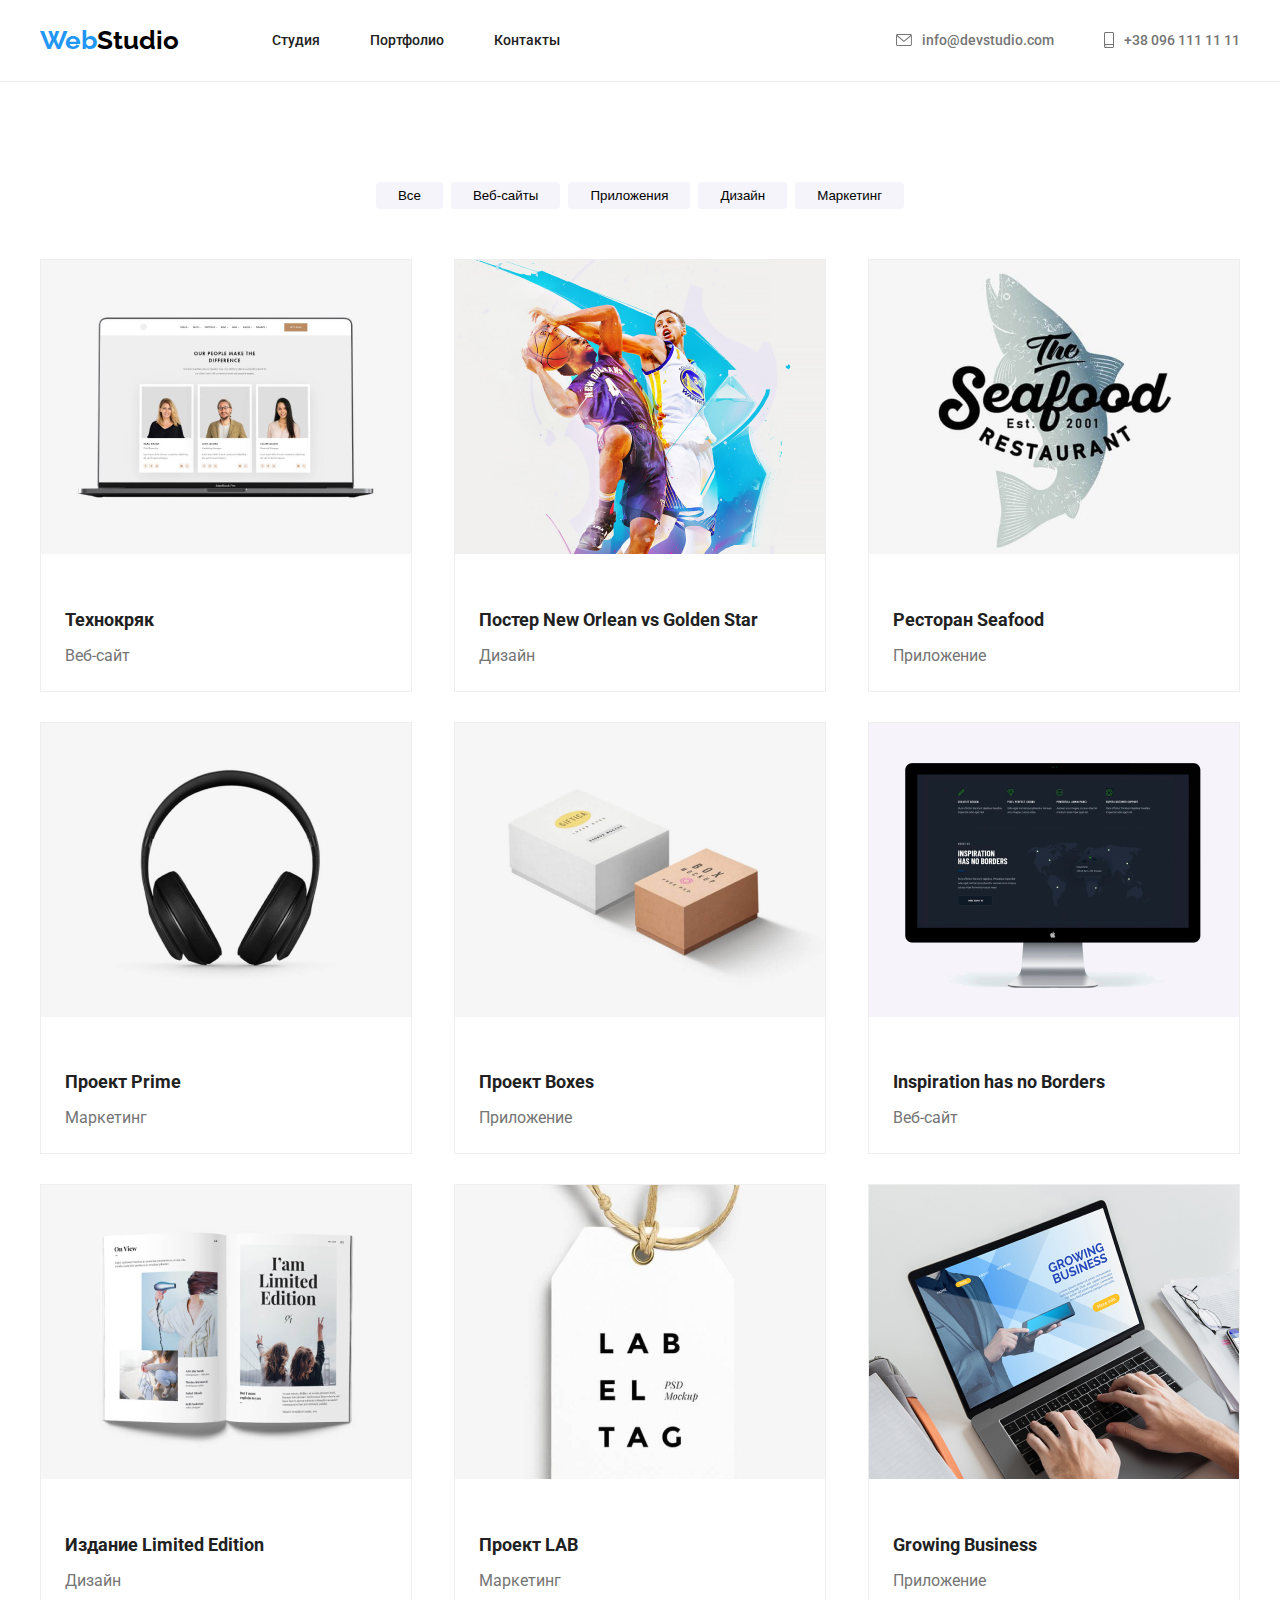
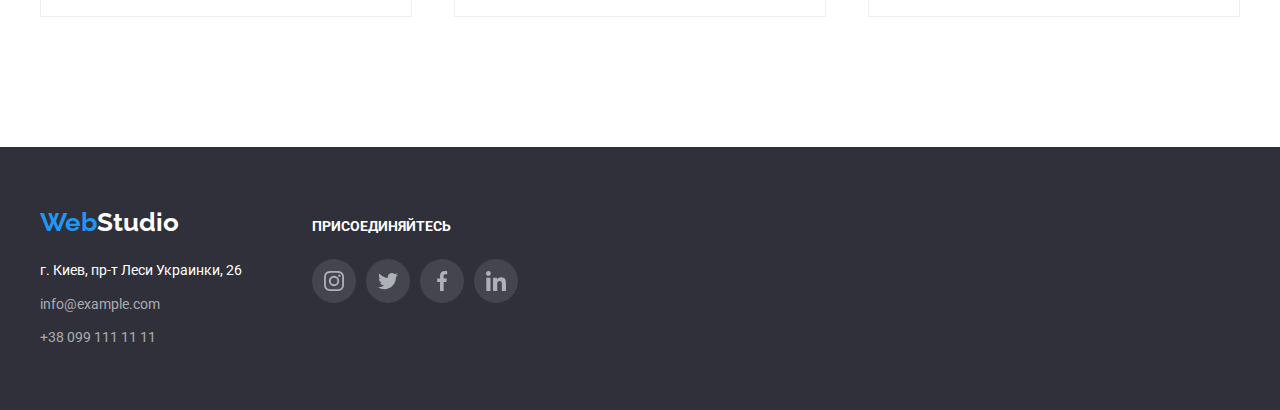
==== portfolio.html @ d9a32435 "1" ====
<!DOCTYPE html>
<html lang="ru">
  <head>
    <meta charset="UTF-8" />
    <meta http-equiv="X-UA-Compatible" content="IE=edge" />
    <meta name="viewport" content="width=device-width, initial-scale=1.0" />
    <title>goit-markup-hw-03</title>
    <link rel="stylesheet" href="./css/reset.css">
    <link rel="stylesheet" href="./css/style.css">
    <link rel="preconnect" href="https://fonts.googleapis.com">
    <link rel="preconnect" href="https://fonts.gstatic.com" crossorigin>
    <link href="https://fonts.googleapis.com/css2?family=Raleway:wght@700&family=Roboto:wght@400;500;700;900&display=swap" 
    rel="stylesheet">
  </head>
  <body>
    
<!-- __HEADER__ -->

<header class="header">
  <div class="container">
    <div class="header__box">
      <a class="header__logo logo" href="./index.html">Web<span>Studio</span></a>
      <nav class="header__menu">
        <ul class="header__menu-list">
          <li class="header__menu-item">
            <a class="header__menu-link" href="#" >Студия</a>
          </li>
          <li class="header__menu-item">
            <a  class="header__menu-link" href="./portfolio.html" >Портфолио</a>
          </li>
          <li class="header__menu-item">
            <a class="header__menu-link" href="#" >Контакты</a>
          </li>
        </ul>
      </nav>

      <ul class="header__contacts">
        <li class="header__contacts-item">
           <a class="header__contacts-link" href="mailto:info@example.com">
             <svg class="header__contacts-img" width="16" height="12">
                <use href="./img/svg/header.svg#icon-envelope"></use>
             </svg>info@devstudio.com
          </a>
        </li>
        <li class="header__contacts-item">
           <a class="header__contacts-link" href="tel:+38091111111">
             <svg class="header__contacts-img" width="10" height="16">
               <use href="./img/svg/header.svg#icon-smartphone"></use>
            </svg>+38 096 111 11 11
          </a>
        </li>
      </ul>
    </div>
  </div>
</header>

    <!-- __PORTFOLIO__ -->

    <main>
      <section class="portfolio">
        <div class="container">
          <h1 class="visually-hidden">Портфолио</h1>
          <ul class="portfolio__filter">
            <li class="portfolio__filter-item">
              <button class="portfolio__filter-btn" type="button">Все</button>
            </li>
            <li class="portfolio__filter-item">
              <button class="portfolio__filter-btn" type="button">Веб-сайты</button>
            </li>
            <li class="portfolio__filter-item">
              <button class="portfolio__filter-btn" type="button">Приложения</button>
            </li>
            <li class="portfolio__filter-item">
              <button class="portfolio__filter-btn" type="button">Дизайн</button>
            </li>
            <li class="portfolio__filter-item">
              <button class="portfolio__filter-btn" type="button">Маркетинг</button>
            </li>
          </ul>

                    <!-- __CARDS__ -->

          <ul class="portfolio__content">
            <li class="portfolio__content-item">
              <img class="portfolio__content-img" src="img/portfolio/img11.jpg" width="370" alt="картинка продукта">
              <div class="portfolio__content-descr">
                <h3 class="portfolio__content-title">Технокряк</h3>
                <p class="portfolio__content-caption">Веб-сайт</p>
              </div>
            </li>

            <li class="portfolio__content-item">
              <img class="portfolio__content-img" src="img/portfolio/img22.jpg" width="370" alt="картинка продукта">
              <div class="portfolio__content-descr">
                <h3 class="portfolio__content-title">Постер New Orlean vs Golden Star</h3>
                <p class="portfolio__content-caption">Дизайн</p>
              </div>
            </li>

            <li class="portfolio__content-item">
              <img class="portfolio__content-img" src="img/portfolio/img33.jpg" width="370" alt="картинка продукта">
              <div class="portfolio__content-descr">
                <h3 class="portfolio__content-title">Ресторан Seafood</h3>
                <p class="portfolio__content-caption">Приложение</p>
              </div>
            </li>

            <li class="portfolio__content-item">
              <img class="portfolio__content-img" src="img/portfolio/img44.jpg" width="370" alt="картинка продукта">
              <div class="portfolio__content-descr">
                <h3 class="portfolio__content-title">Проект Prime</h3>
                <p class="portfolio__content-caption">Маркетинг</p>
              </div>
            </li>

            <li class="portfolio__content-item">
              <img class="portfolio__content-img" src="img/portfolio/img55.jpg" width="370" alt="картинка продукта">
              <div class="portfolio__content-descr">
                <h3 class="portfolio__content-title">Проект Boxes</h3>
                <p class="portfolio__content-caption">Приложение</p>
             </div>
            </li>

            <li class="portfolio__content-item">
              <img class="portfolio__content-img" src="img/portfolio/img66.jpg" width="370" alt="картинка продукта">
              <div class="portfolio__content-descr">
                <h3 class="portfolio__content-title">Inspiration has no Borders</h3>
                <p class="portfolio__content-caption">Веб-сайт</p>
              </div>
            </li>

            <li class="portfolio__content-item">
              <img class="portfolio__content-img" src="img/portfolio/img77.jpg" width="370" alt="картинка продукта">
              <div class="portfolio__content-descr">
                <h3 class="portfolio__content-title">Издание Limited Edition</h3>
                <p class="portfolio__content-caption">Дизайн</p>
              </div>
            </li>
  
            <li class="portfolio__content-item">
              <img class="portfolio__content-img" src="img/portfolio/img88.jpg" width="370" alt="картинка продукта">
              <div class="portfolio__content-descr">
                  <h3 class="portfolio__content-title">Проект LAB</h3>
                  <p class="portfolio__content-caption">Маркетинг</p>
              </div>
            </li>
            <li class="portfolio__content-item">
              <img class="portfolio__content-img" src="img/portfolio/img99.jpg" width="370" alt="картинка продукта">
              <div class="portfolio__content-descr">
                  <h3 class="portfolio__content-title">Growing Business</h3>
                  <p class="portfolio__content-caption">Приложение</p>
              </div>
            </li>
          </ul>
        </div>
      </section>    
    </main>

<!-- __FOOTER__ -->


<footer class="footer">
  <div class="container">
    <div class="footer__box">
      <div class="footer__url">
           <a class="footer__logo logo" href="./index.html">Web<span>Studio</span></a>
           <address class="footer__address">
           <ul class="footer__list">
            <li class="footer__item">
              <a class="footer__link  footer__link--adress" href="https://goo.gl/maps/qvYXPRKabaq7upge6" >г. Киев, пр-т Леси Украинки, 26</a>
            </li>
            <li class="footer__item">
              <a class="footer__link" href="mailto:info@example.com" >info@example.com</a>
            </li>
            <li class="footer__item">
              <a class="footer__link" href="tel:+380991111111" >+38 099 111 11 11</a>
            </li>
           </ul>
          </address>
      </div>
      <div class="footer__social">
        <p class="footer__text">присоединяйтесь</p>
        <ul class="social">
          <li class="social__item social__item--footer">
            <a class="social__link social__link--footer" href="#">
              <svg class="social__img social__img--footer" width="20" height="20">
                <use href="./img/svg/social.svg#icon-instagram"></use>
              </svg>
            </a>
          </li>
          <li class="social__item social__item--footer">
            <a class="social__link social__link--footer" href="#">
              <svg class="social__img social__img--footer" width="20" height="20">
                <use href="./img/svg/social.svg#icon-twitter"></use>
              </svg>
            </a>
          </li>
          <li class="social__item social__item--footer">
            <a class="social__link social__link--footer" href="#">
              <svg class="social__img social__img--footer" width="20" height="20">
                <use href="./img/svg/social.svg#icon-facebook"></use>
              </svg>
            </a>
          </li>
          <li class="social__item social__item--footer ">
            <a class="social__link social__link--footer" href="#">
              <svg class="social__img social__img--footer " width="20" height="20">
                <use href="./img/svg/social.svg#icon-linkedin"></use>
              </svg>
            </a>
          </li>
        </ul>
      </div>
    </div>
  </div>
</footer>
  </body>
</html>
---- css/style.css ----
/* font-family: 'Raleway', sans-serif;
font-family: 'Roboto', sans-serif;
 */
    /* #000000 */
    /* #757575 */
    /* #FFFFFF */
    /* #2196F3 */
    /* #212121 */
    
 /* _____________________________ GLOBAL _______________________________ */


:root {
    --main-color: #757575;
    --second-color: #212121;
    --third-color: #2196F3;
    --white-color: #FFFFFF;
}

body {
    background-color: var(--white-color);
    color: var(--main-color);

    font-family: 'Roboto', sans-serif;
    font-size: 14px;
    line-height: 1.7;
}

.visually-hidden {
    position: absolute;
    width: 1px;
    height: 1px;
    margin: -1px;
    border: 0;
    padding: 0;
    white-space: nowrap;
    clip-path: inset(100%);
    clip: rect(0 0 0 0);
    overflow: hidden;
}

.container {
    max-width: 1200px;
    margin: 0 auto;
}

.title {
    color: var(--second-color);

    font-family: 'Roboto' sans-serif;
    font-weight: 700;
    font-size: 36px;
    line-height: 42px;
    text-align: center;
    letter-spacing: 0.03em;
}


/* _____________________________ HEADER___________________________________  */



.header {
    padding: 25px 0;
}

.header__box {
    display: flex;
    align-items: center;
}

.logo {
    font-family: 'Raleway', sans-serif;
    font-weight: 700;
    font-size: 26px;
    line-height: 31px;

    text-decoration: none;
    color: var(--third-color);
}

.header__logo {
    margin-right: 93px;
}


.header__logo > span {
    color: #000
}

.header__menu-list {
    display: flex;
}

.header__menu-item:not(:first-child) {
    margin-left: 50px;
}

.header__menu-link {
    color: var(--second-color);
    font-weight: 500;
    transition: color 0.8s;
}


.header__menu-link:hover,
.header__contacts-link:hover {
    color: var(--third-color);
}


.header__menu-link:focus,
.header__contacts-link:focus {
    color: var(--white-color);
    background-color: var(--third-color);
    outline-color: var(--third-color);
}
.header__contacts-link:hover .header__contacts-img {
    fill: var(--third-color);
}

.header__contacts {
    display: flex;
    margin-left: auto;
}

.header__contacts-item  + .header__contacts-item {
    margin-left: 50px;
}

.header__contacts-link {
    display: flex;
    align-items: center;
    color: var(--main-color);
    font-weight: 500;
    transition: color 0.8s;
}

.header__contacts-img {
    margin-right: 10px;
    fill: var(--main-color);
    transition: 0.8s;

}


 /* ____________________________________ HERO_________________________________ */


.hero {
    padding: 200px 0;
    text-align: center;
    background: linear-gradient(rgba(47, 48, 58, 0.4), rgba(47, 48, 58, 0.4)), url(../img/hero/hero-backround.jpg) center/cover no-repeat;
}

.hero__title {
  font-weight: 900;
  font-size: 44px;
  line-height: 1.36;
  letter-spacing: 0.06em;
  max-width: 650px;
  margin: 0 auto 30px;
  text-transform: uppercase;
  color: var(--white-color);
}

.hero__button {
    border: none;
  padding: 10px 32px;
  cursor: pointer;
  
  font-family: inherit;
  font-size: 16px;
  line-height: 1.8;
  font-weight: 700;
  
  color: var(--white-color);
  background-color: var(--third-color);
  letter-spacing: 0.06em;
  border-radius: 4px;
}


    /* ______________________________BENEFITS__________________________________ */


.benefits {
    padding: 95px 0;
}

.benefits__list {
    display: flex;
    justify-content: space-between;
}
.benefits__content {
    display: flex;
    justify-content: center;
    align-items: center;

    border-radius: 4px; 
    margin-bottom: 30px;
    max-width: 270px;
    height: 120px;
    background-color: #F5F4FA;
}


.benefits__item {
    max-width: 270px;
}

.benefits__icon {
    width: 70px;
    height: 55px;
}

.benefits__title {
    color: var(--second-color);
    font-family: 'Roboto';
    font-style: normal;
    font-weight: 700;

    font-size: inherit;
    text-transform: uppercase;
    margin-bottom: 10px;
}

.benefits__text {
    font-family: 'Roboto';
    font-style: normal;
    font-weight: 400;
    line-height: 1.7;
    
}


/* _____________________________ACTIVITY_______________________________  */



.activity {
    padding-bottom: 94px;
}

.activity__title {
    margin-bottom: 50px;
}

.activity__list {
    display: flex;
    justify-content: space-between;
}

.activity__item {
    display: flex;
}



/* _____________________________TEAM______________________________________  */



.team {
    padding: 94px 0;
    background-color: #F5F4FA;
}

.team__title {
    margin-bottom: 50px;
}

.team__list {
    display: flex;
    justify-content: space-between;
}

.team__item {
    background-color: var(--white-color);
    box-shadow: 0px 1px 3px rgba(0, 0, 0, 0.12), 0px 1px 1px rgba(0, 0, 0, 0.14), 0px 2px 1px rgba(0, 0, 0, 0.2);
    border-radius: 0px 0px 4px 4px;
}

.team__box {
    text-align: center;
    padding: 30px 32px;
}

.team__title-name {
    margin-bottom: 10px;
    font-family: 'Roboto';
    font-style: normal;
    font-weight: 500;
    font-size: 16px;
    line-height: 19px;
    color: #212121;
}

.team__text {
    font-family: 'Roboto';
    font-style: normal;
    font-weight: 400;
    font-size: 16px;
    line-height: 19px;
    margin-bottom: 16px;
}



/* ______________________________SOCIAL______________________________ */



.social {
    display: flex;
    justify-content: space-between;
    
}

.social__link {
    display: flex;
    justify-content: center;
    align-items: center;
    height: 44px;
    width: 44px;
    border-radius: 50%;
    transition: 0.8s;
}

.social__link:hover {
    background-color: var(--third-color);
}

.social__link:hover  .social__img {
    fill: var(--white-color);
}

.social__img {
    fill:#AFB1B8;
    transition: 0.8s;
}


/* ______________________________CLIENTS______________________________ */



.clients {
    padding: 94px 0 ;
}


.clients__title {
    margin-bottom: 50px;
}

.clients__list {
    display: flex;
    justify-content: space-between;

}

.clienst__item {
    padding: 16px 32px;
    border: 1px solid #AFB1B8;
    border-radius: 4px;
    transition: 0.4s;
    cursor: pointer;
}

.clients__svg {
    fill: #AFB1B8;
    transition: 0.4s;
    height: 60px;
    max-width: 106px;
}

.clienst__item:hover {
    border-color: var(--third-color);
}

.clienst__item:hover .clients__svg {
    fill: var(--third-color);
}



/* _____________________________________FOOTER________________________________ */



.footer {
    padding: 60px 0;
}


.footer, .hero {
  background-color: #2F303A;
}


.footer__logo {
    display: inline-block;
    margin-bottom: 20px;
}

.footer__logo > span {
    color: var(--white-color);
}


.footer__item:not(:first-child) {
    margin-top: 9px;
}

.footer__link {
    color: rgba(255, 255, 255, 0.6);
    line-height: 24px;
    font-style: normal;
    transition: 0.8s;
}

.footer__link--adress {
    color: var(--white-color);
}

.footer__link:hover {
    color: var(--third-color);
}

.footer__link:focus {
    color: var(--white-color);
    background-color: var(--third-color);
    outline-color:var(--third-color);
}


.footer__box {
    display: flex;
    align-items: baseline;
  
}

.footer__social {
    max-width: 206px;
    margin-left: 70px;
}

.footer__text {
    color: var(--white-color);
    font-weight: 700;
    text-transform: uppercase;
    margin-bottom: 20px;
    
}

.social__item--footer:not(:last-child) {
    margin-right: 10px;
}

.social__link--footer {
    background: rgba(255, 255, 255, 0.1);

}





  /* __________________________________PORTFOLIO__________________________________ */

.portfolio {
    padding: 100px 0;
    border-top: 1px solid #ECECEC;
}

.portfolio__filter {
    display: flex;
    justify-content: center;
    margin-bottom: 50px;
}

.portfolio__filter-item:not(:last-child) {
    margin-right: 8px;
}

.portfolio__filter-btn {
    background: #F5F4FA;
    border-radius: 4px;
    border: none;
    padding: 6px 22px;
    transition: 0.8s;
}

.portfolio__filter-btn:hover, .portfolio__filter-btn:focus {
    background: var(--third-color);
    box-shadow: 0px 3px 1px rgba(0, 0, 0, 0.1), 0px 1px 2px rgba(0, 0, 0, 0.08), 0px 2px 2px rgba(0, 0, 0, 0.12);
    color: var(--white-color);
}



/* ________________________________CARDS____________________________________*/



.portfolio__content {
    display: flex;
    justify-content: space-between;
    flex-wrap: wrap;
}

.portfolio__content-item {
    border: 1px solid #EEEEEE;
    margin-bottom: 30px;
    
}
.portfolio__content-item:hover {
    box-shadow: 0px 1px 1px rgba(0, 0, 0, 0.12), 0px 4px 4px rgba(0, 0, 0, 0.06), 1px 4px 6px rgba(0, 0, 0, 0.16);


}

.portfolio__content-img {
    margin-bottom: 20px;
}

.portfolio__content-descr {
    margin: 20px 24px;
}

.portfolio__content-title {
    font-family: 'Roboto', sans-serif;
    font-style: normal;
    font-weight: 700;
    font-size: 18px;
    line-height: 36px;
    padding-bottom: 4px;
    color: var(--second-color);
}

.portfolio__content-caption {
    font-family: 'Roboto', sans-serif;
    font-style: normal;
    font-weight: 400;
    font-size: 16px;
    line-height: 1.8;
    color: var(--main-color);
}
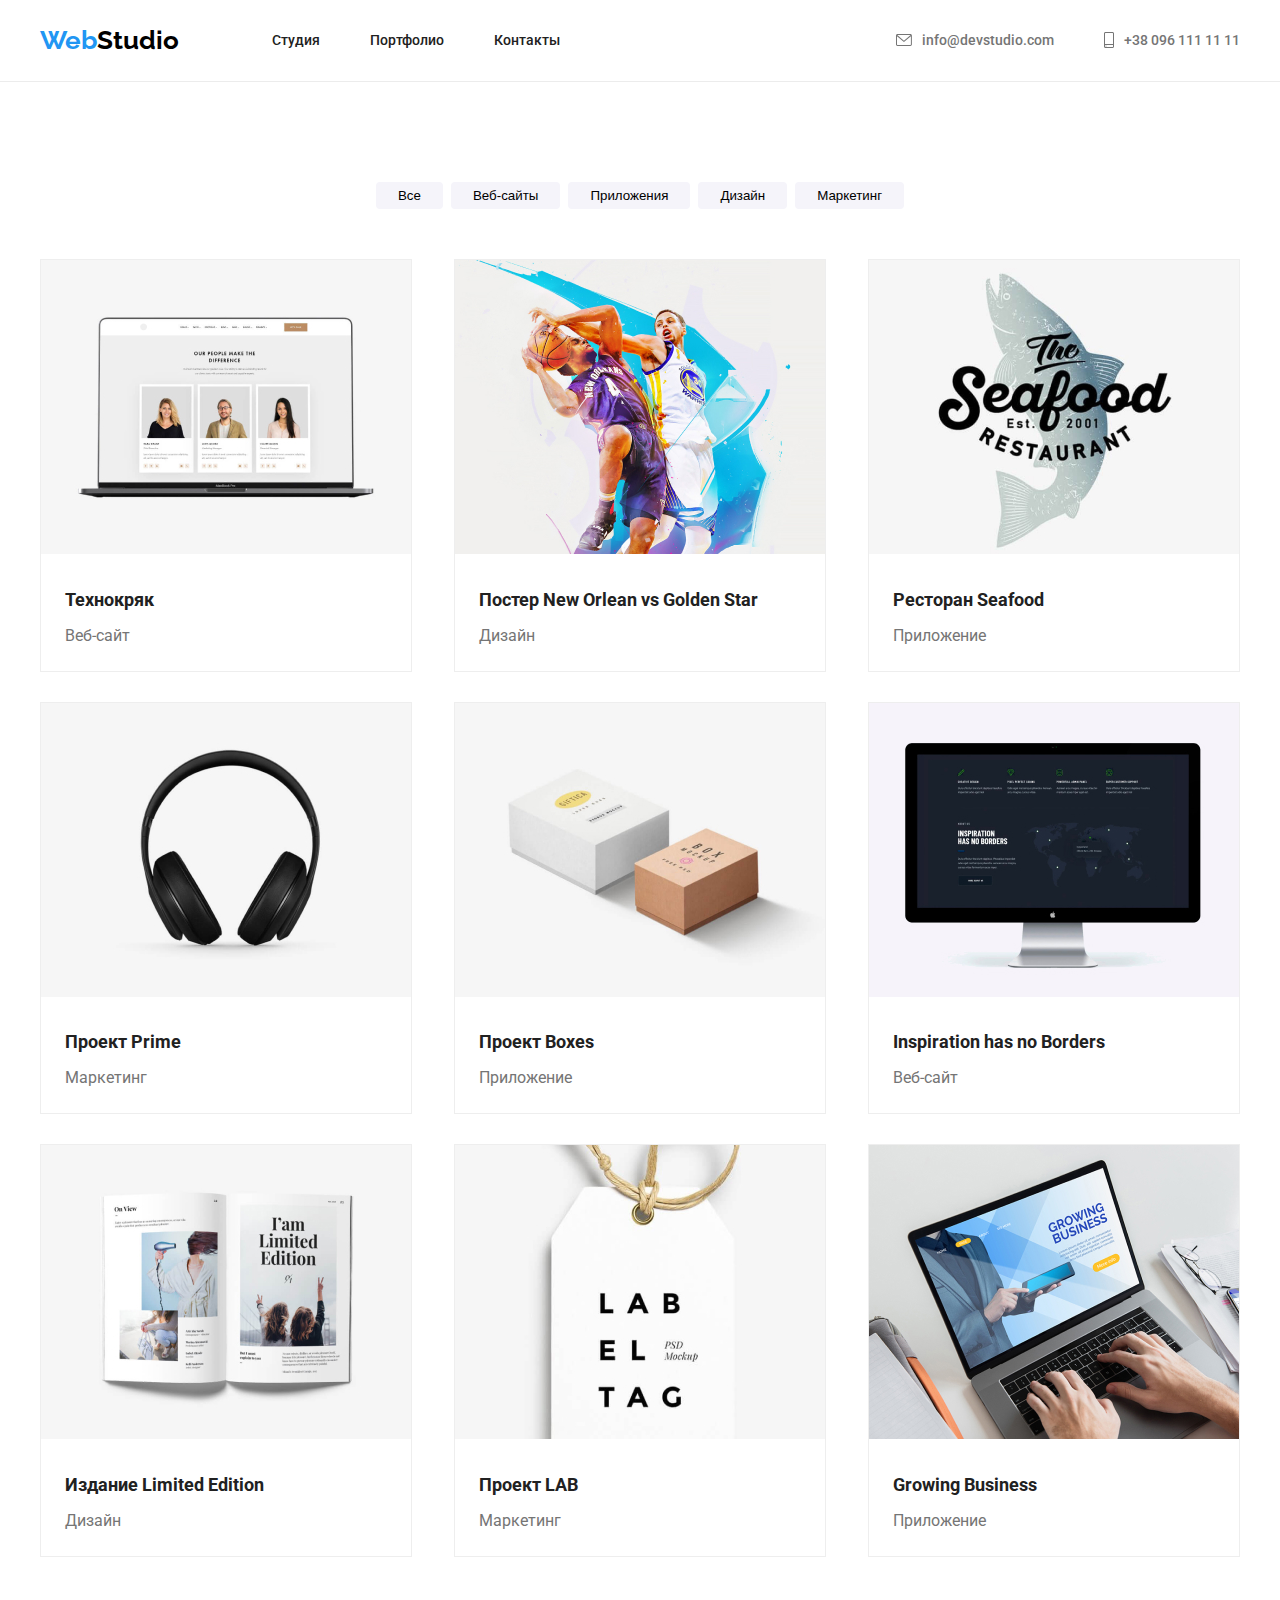
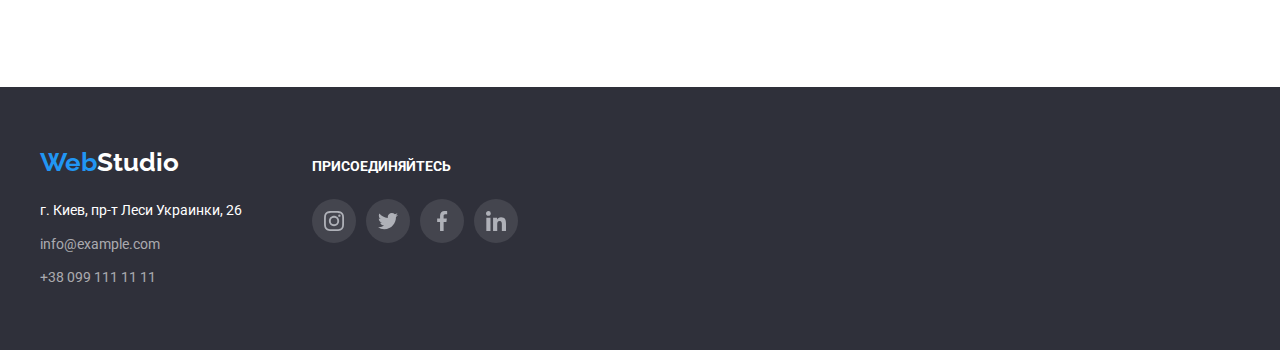
==== commit 2fe2e6dc: "исправил замечания" ====
--- a/portfolio.html
+++ b/portfolio.html
@@ -23,7 +23,7 @@
       <nav class="header__menu">
         <ul class="header__menu-list">
           <li class="header__menu-item">
-            <a class="header__menu-link" href="#" >Студия</a>
+            <a class="header__menu-link" href="./index.html" >Студия</a>
           </li>
           <li class="header__menu-item">
             <a  class="header__menu-link" href="./portfolio.html" >Портфолио</a>
--- a/css/style.css
+++ b/css/style.css
@@ -113,9 +113,10 @@
 .header__menu-link:focus,
 .header__contacts-link:focus {
     color: var(--white-color);
-    background-color: var(--third-color);
+    color: var(--third-color);
     outline-color: var(--third-color);
 }
+
 .header__contacts-link:hover .header__contacts-img {
     fill: var(--third-color);
 }
@@ -141,7 +142,6 @@
     margin-right: 10px;
     fill: var(--main-color);
     transition: 0.8s;
-
 }
 
 
@@ -182,7 +182,7 @@
 }
 
 
-    /* ______________________________BENEFITS__________________________________ */
+  /* ______________________________BENEFITS__________________________________ */
 
 
 .benefits {
@@ -193,6 +193,7 @@
     display: flex;
     justify-content: space-between;
 }
+
 .benefits__content {
     display: flex;
     justify-content: center;
@@ -231,7 +232,6 @@
     font-style: normal;
     font-weight: 400;
     line-height: 1.7;
-    
 }
 
 
@@ -315,7 +315,6 @@
 .social {
     display: flex;
     justify-content: space-between;
-    
 }
 
 .social__link {
@@ -358,10 +357,12 @@
 .clients__list {
     display: flex;
     justify-content: space-between;
-
+    align-items: center;
 }
 
 .clienst__item {
+    display: flex;
+    align-items: center;
     padding: 16px 32px;
     border: 1px solid #AFB1B8;
     border-radius: 4px;
@@ -431,7 +432,7 @@
 
 .footer__link:focus {
     color: var(--white-color);
-    background-color: var(--third-color);
+    color: var(--third-color);
     outline-color:var(--third-color);
 }
 
@@ -439,7 +440,6 @@
 .footer__box {
     display: flex;
     align-items: baseline;
-  
 }
 
 .footer__social {
@@ -452,7 +452,6 @@
     font-weight: 700;
     text-transform: uppercase;
     margin-bottom: 20px;
-    
 }
 
 .social__item--footer:not(:last-child) {
@@ -461,7 +460,6 @@
 
 .social__link--footer {
     background: rgba(255, 255, 255, 0.1);
-
 }
 
 
@@ -518,16 +516,11 @@
 }
 .portfolio__content-item:hover {
     box-shadow: 0px 1px 1px rgba(0, 0, 0, 0.12), 0px 4px 4px rgba(0, 0, 0, 0.06), 1px 4px 6px rgba(0, 0, 0, 0.16);
-
-
-}
-
-.portfolio__content-img {
-    margin-bottom: 20px;
-}
+}
+
 
 .portfolio__content-descr {
-    margin: 20px 24px;
+    padding: 20px 24px;
 }
 
 .portfolio__content-title {
